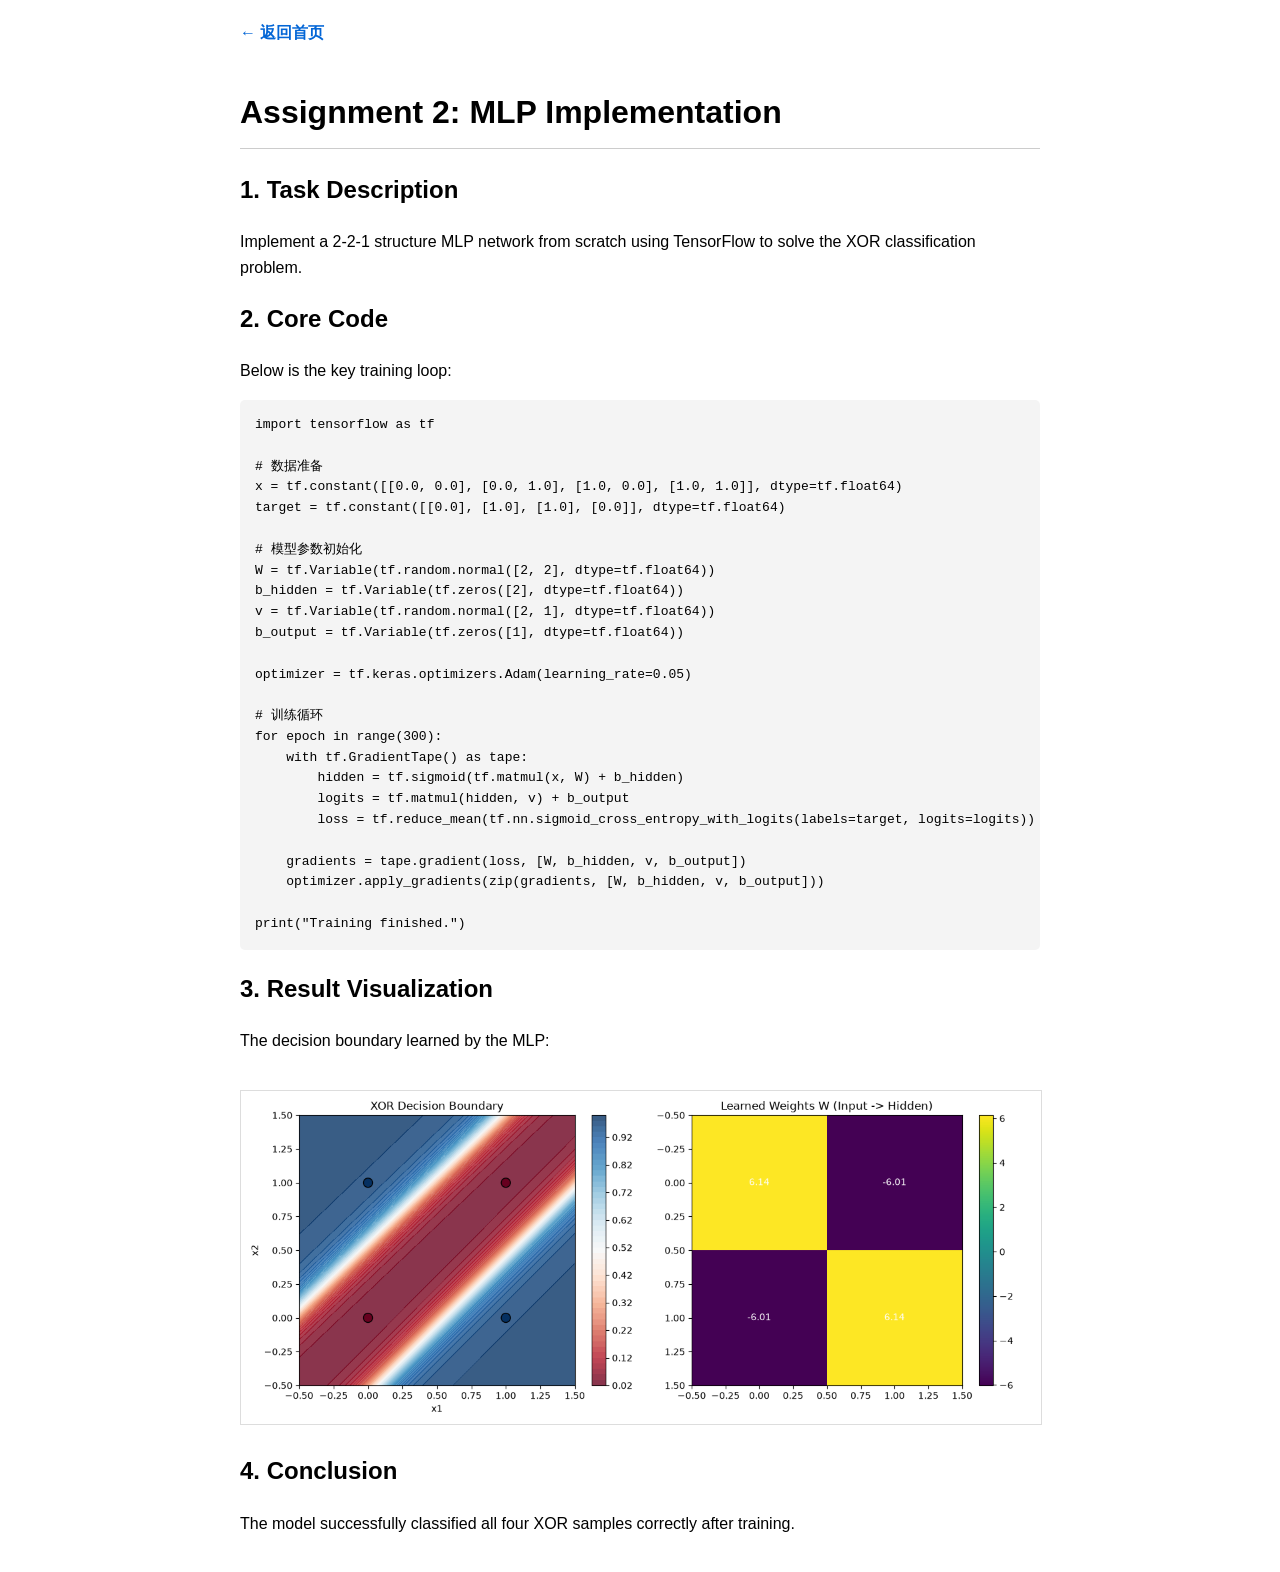
==== assignment2.html @ 0a3e3a8a "Rename assignment2.html  to assignment2.html" ====
<!DOCTYPE html>
<html lang="zh-CN">
<head>
    <meta charset="UTF-8">
    <title>MLP Assignment 2</title>
    <style>
        body { font-family: sans-serif; max-width: 800px; margin: 0 auto; padding: 20px; line-height: 1.6; }
        h1 { border-bottom: 1px solid #ccc; padding-bottom: 10px; }
        pre { background: #f4f4f4; padding: 15px; border-radius: 5px; overflow-x: auto; }
        img { max-width: 100%; height: auto; border: 1px solid #ddd; margin-top: 20px; }
        .back-btn { display: inline-block; margin-bottom: 20px; text-decoration: none; color: #0366d6; font-weight: bold; }
    </style>
</head>
<body>

    <!-- 返回按钮 -->
    <a href="index.html" class="back-btn">← 返回首页</a>

    <h1>Assignment 2: MLP Implementation</h1>
    
    <h2>1. Task Description</h2>
    <p>Implement a 2-2-1 structure MLP network from scratch using TensorFlow to solve the XOR classification problem.</p>

    <h2>2. Core Code</h2>
    <p>Below is the key training loop:</p >
    
    <!-- 代码展示区域 -->
    <pre><code>import tensorflow as tf

# 数据准备
x = tf.constant([[0.0, 0.0], [0.0, 1.0], [1.0, 0.0], [1.0, 1.0]], dtype=tf.float64)
target = tf.constant([[0.0], [1.0], [1.0], [0.0]], dtype=tf.float64)

# 模型参数初始化
W = tf.Variable(tf.random.normal([2, 2], dtype=tf.float64))
b_hidden = tf.Variable(tf.zeros([2], dtype=tf.float64))
v = tf.Variable(tf.random.normal([2, 1], dtype=tf.float64))
b_output = tf.Variable(tf.zeros([1], dtype=tf.float64))

optimizer = tf.keras.optimizers.Adam(learning_rate=0.05)

# 训练循环
for epoch in range(300):
    with tf.GradientTape() as tape:
        hidden = tf.sigmoid(tf.matmul(x, W) + b_hidden)
        logits = tf.matmul(hidden, v) + b_output
        loss = tf.reduce_mean(tf.nn.sigmoid_cross_entropy_with_logits(labels=target, logits=logits))
    
    gradients = tape.gradient(loss, [W, b_hidden, v, b_output])
    optimizer.apply_gradients(zip(gradients, [W, b_hidden, v, b_output]))

print("Training finished.")
</code></pre>

    <h2>3. Result Visualization</h2>
    <p>The decision boundary learned by the MLP:</p >
    
    <!-- 图片展示区域 -->
    <img src="mlp_result.png" alt="MLP Decision Boundary">

    <h2>4. Conclusion</h2>
    <p>The model successfully classified all four XOR samples correctly after training.</p >

</body>
</html>
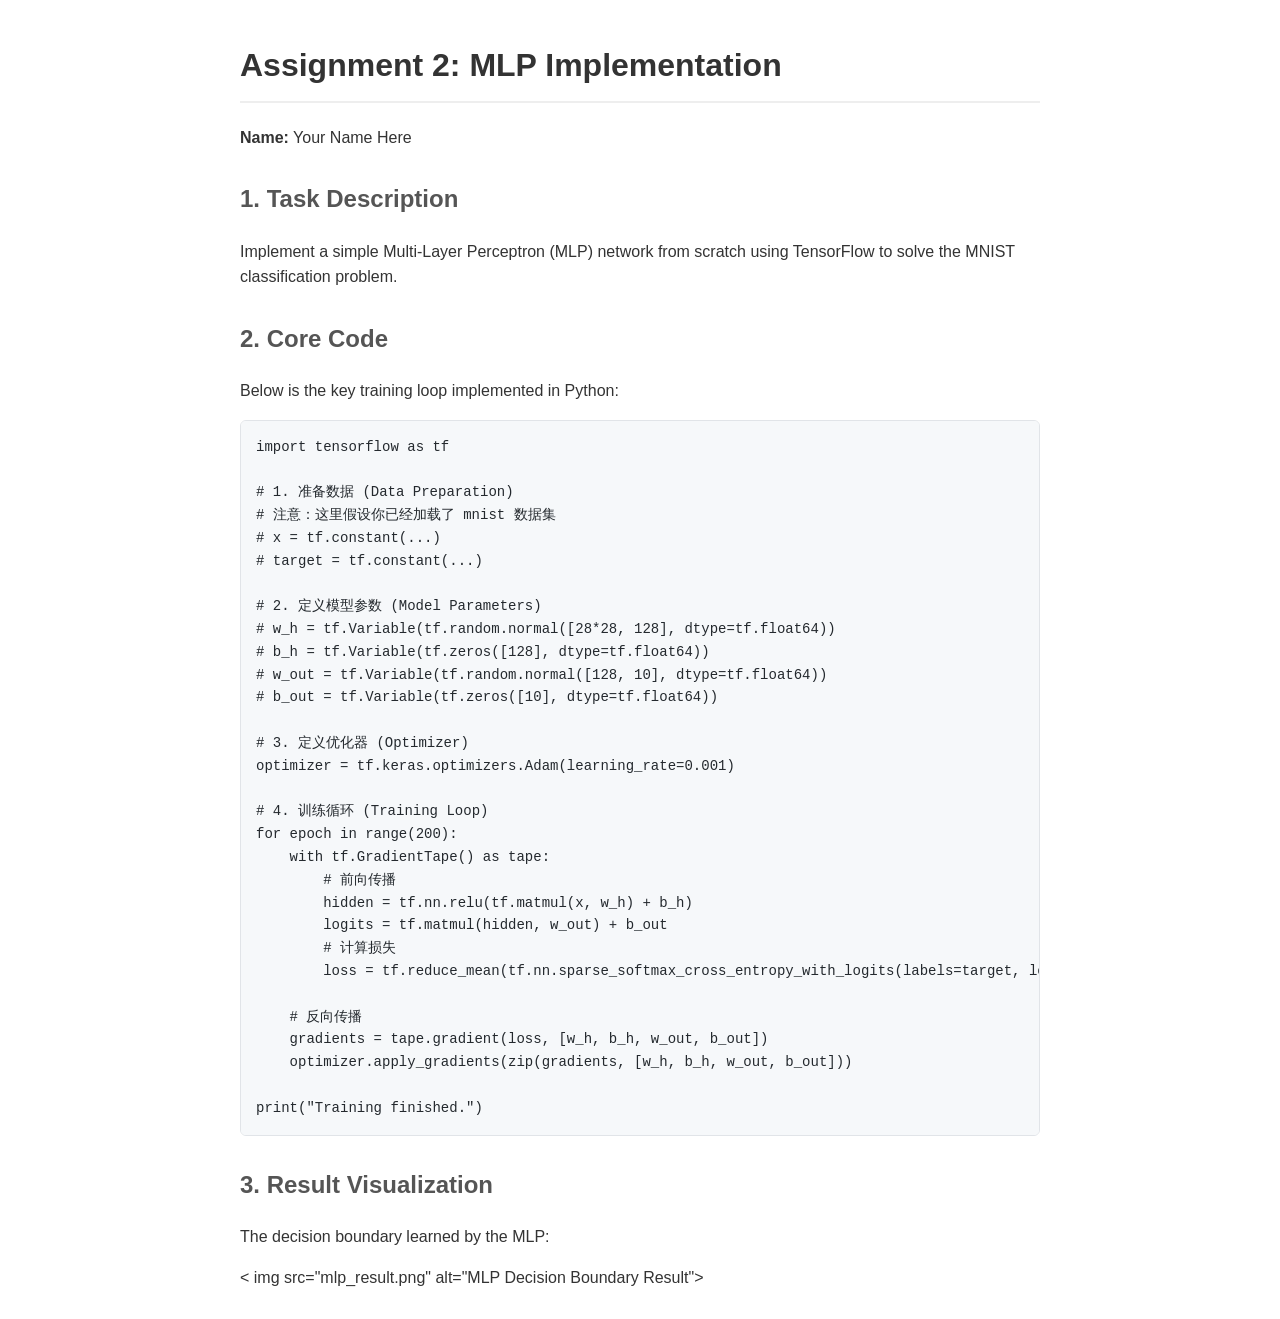
==== commit 2c2afcf3: "Update assignment2.html" ====
--- a/assignment2.html
+++ b/assignment2.html
@@ -2,64 +2,68 @@
 <html lang="zh-CN">
 <head>
     <meta charset="UTF-8">
-    <title>MLP Assignment 2</title>
+    <title>MLP Assignment 2 - Implementation</title>
     <style>
-        body { font-family: sans-serif; max-width: 800px; margin: 0 auto; padding: 20px; line-height: 1.6; }
-        h1 { border-bottom: 1px solid #ccc; padding-bottom: 10px; }
-        pre { background: #f4f4f4; padding: 15px; border-radius: 5px; overflow-x: auto; }
-        img { max-width: 100%; height: auto; border: 1px solid #ddd; margin-top: 20px; }
-        .back-btn { display: inline-block; margin-bottom: 20px; text-decoration: none; color: #0366d6; font-weight: bold; }
+        body { font-family: sans-serif; max-width: 800px; margin: 40px auto; padding: 0 20px; line-height: 1.6; color: #333; }
+        h1 { border-bottom: 2px solid #eee; padding-bottom: 10px; }
+        h2 { margin-top: 30px; color: #555; }
+        /* 专门用来显示你的 Python 代码的样式 */
+        pre { background: #f6f8fa; padding: 15px; border-radius: 6px; overflow-x: auto; border: 1px solid #e1e4e8; }
+        code { font-family: Consolas, "Courier New", monospace; font-size: 14px; color: #24292e; }
+        img { max-width: 100%; height: auto; border: 1px solid #ddd; margin-top: 10px; border-radius: 4px; }
     </style>
 </head>
 <body>
 
-    <!-- 返回按钮 -->
-    <a href="index.html" class="back-btn">← 返回首页</a>
+    <!-- 标题区域 -->
+    <h1>Assignment 2: MLP Implementation</h1>
+    <p><strong>Name:</strong> Your Name Here</p > <!-- 你可以在这里把名字改成你自己的 -->
 
-    <h1>Assignment 2: MLP Implementation</h1>
+    <!-- 任务描述 -->
+    <h2>1. Task Description</h2>
+    <p>Implement a simple Multi-Layer Perceptron (MLP) network from scratch using TensorFlow to solve the MNIST classification problem.</p >
+
+    <!-- 核心代码展示区域 -->
+    <h2>2. Core Code</h2>
+    <p>Below is the key training loop implemented in Python:</p >
+
+<pre><code>import tensorflow as tf
+
+# 1. 准备数据 (Data Preparation)
+# 注意：这里假设你已经加载了 mnist 数据集
+# x = tf.constant(...) 
+# target = tf.constant(...)
+
+# 2. 定义模型参数 (Model Parameters)
+# w_h = tf.Variable(tf.random.normal([28*28, 128], dtype=tf.float64))
+# b_h = tf.Variable(tf.zeros([128], dtype=tf.float64))
+# w_out = tf.Variable(tf.random.normal([128, 10], dtype=tf.float64))
+# b_out = tf.Variable(tf.zeros([10], dtype=tf.float64))
+
+# 3. 定义优化器 (Optimizer)
+optimizer = tf.keras.optimizers.Adam(learning_rate=0.001)
+
+# 4. 训练循环 (Training Loop)
+for epoch in range(200):
+    with tf.GradientTape() as tape:
+        # 前向传播
+        hidden = tf.nn.relu(tf.matmul(x, w_h) + b_h)
+        logits = tf.matmul(hidden, w_out) + b_out
+        # 计算损失
+        loss = tf.reduce_mean(tf.nn.sparse_softmax_cross_entropy_with_logits(labels=target, logits=logits))
     
-    <h2>1. Task Description</h2>
-    <p>Implement a 2-2-1 structure MLP network from scratch using TensorFlow to solve the XOR classification problem.</p>
+    # 反向传播
+    gradients = tape.gradient(loss, [w_h, b_h, w_out, b_out])
+    optimizer.apply_gradients(zip(gradients, [w_h, b_h, w_out, b_out]))
 
-    <h2>2. Core Code</h2>
-    <p>Below is the key training loop:</p >
-    
-    <!-- 代码展示区域 -->
-    <pre><code>import tensorflow as tf
+print("Training finished.")</code></pre>
 
-# 数据准备
-x = tf.constant([[0.0, 0.0], [0.0, 1.0], [1.0, 0.0], [1.0, 1.0]], dtype=tf.float64)
-target = tf.constant([[0.0], [1.0], [1.0], [0.0]], dtype=tf.float64)
-
-# 模型参数初始化
-W = tf.Variable(tf.random.normal([2, 2], dtype=tf.float64))
-b_hidden = tf.Variable(tf.zeros([2], dtype=tf.float64))
-v = tf.Variable(tf.random.normal([2, 1], dtype=tf.float64))
-b_output = tf.Variable(tf.zeros([1], dtype=tf.float64))
-
-optimizer = tf.keras.optimizers.Adam(learning_rate=0.05)
-
-# 训练循环
-for epoch in range(300):
-    with tf.GradientTape() as tape:
-        hidden = tf.sigmoid(tf.matmul(x, W) + b_hidden)
-        logits = tf.matmul(hidden, v) + b_output
-        loss = tf.reduce_mean(tf.nn.sigmoid_cross_entropy_with_logits(labels=target, logits=logits))
-    
-    gradients = tape.gradient(loss, [W, b_hidden, v, b_output])
-    optimizer.apply_gradients(zip(gradients, [W, b_hidden, v, b_output]))
-
-print("Training finished.")
-</code></pre>
-
+    <!-- 结果展示区域 -->
     <h2>3. Result Visualization</h2>
     <p>The decision boundary learned by the MLP:</p >
     
-    <!-- 图片展示区域 -->
-    <img src="mlp_result.png" alt="MLP Decision Boundary">
-
-    <h2>4. Conclusion</h2>
-    <p>The model successfully classified all four XOR samples correctly after training.</p >
+    <!-- 只要你的仓库里有一张叫 mlp_result.png 的图片，它就会显示在这里 -->
+    < img src="mlp_result.png" alt="MLP Decision Boundary Result">
 
 </body>
 </html>
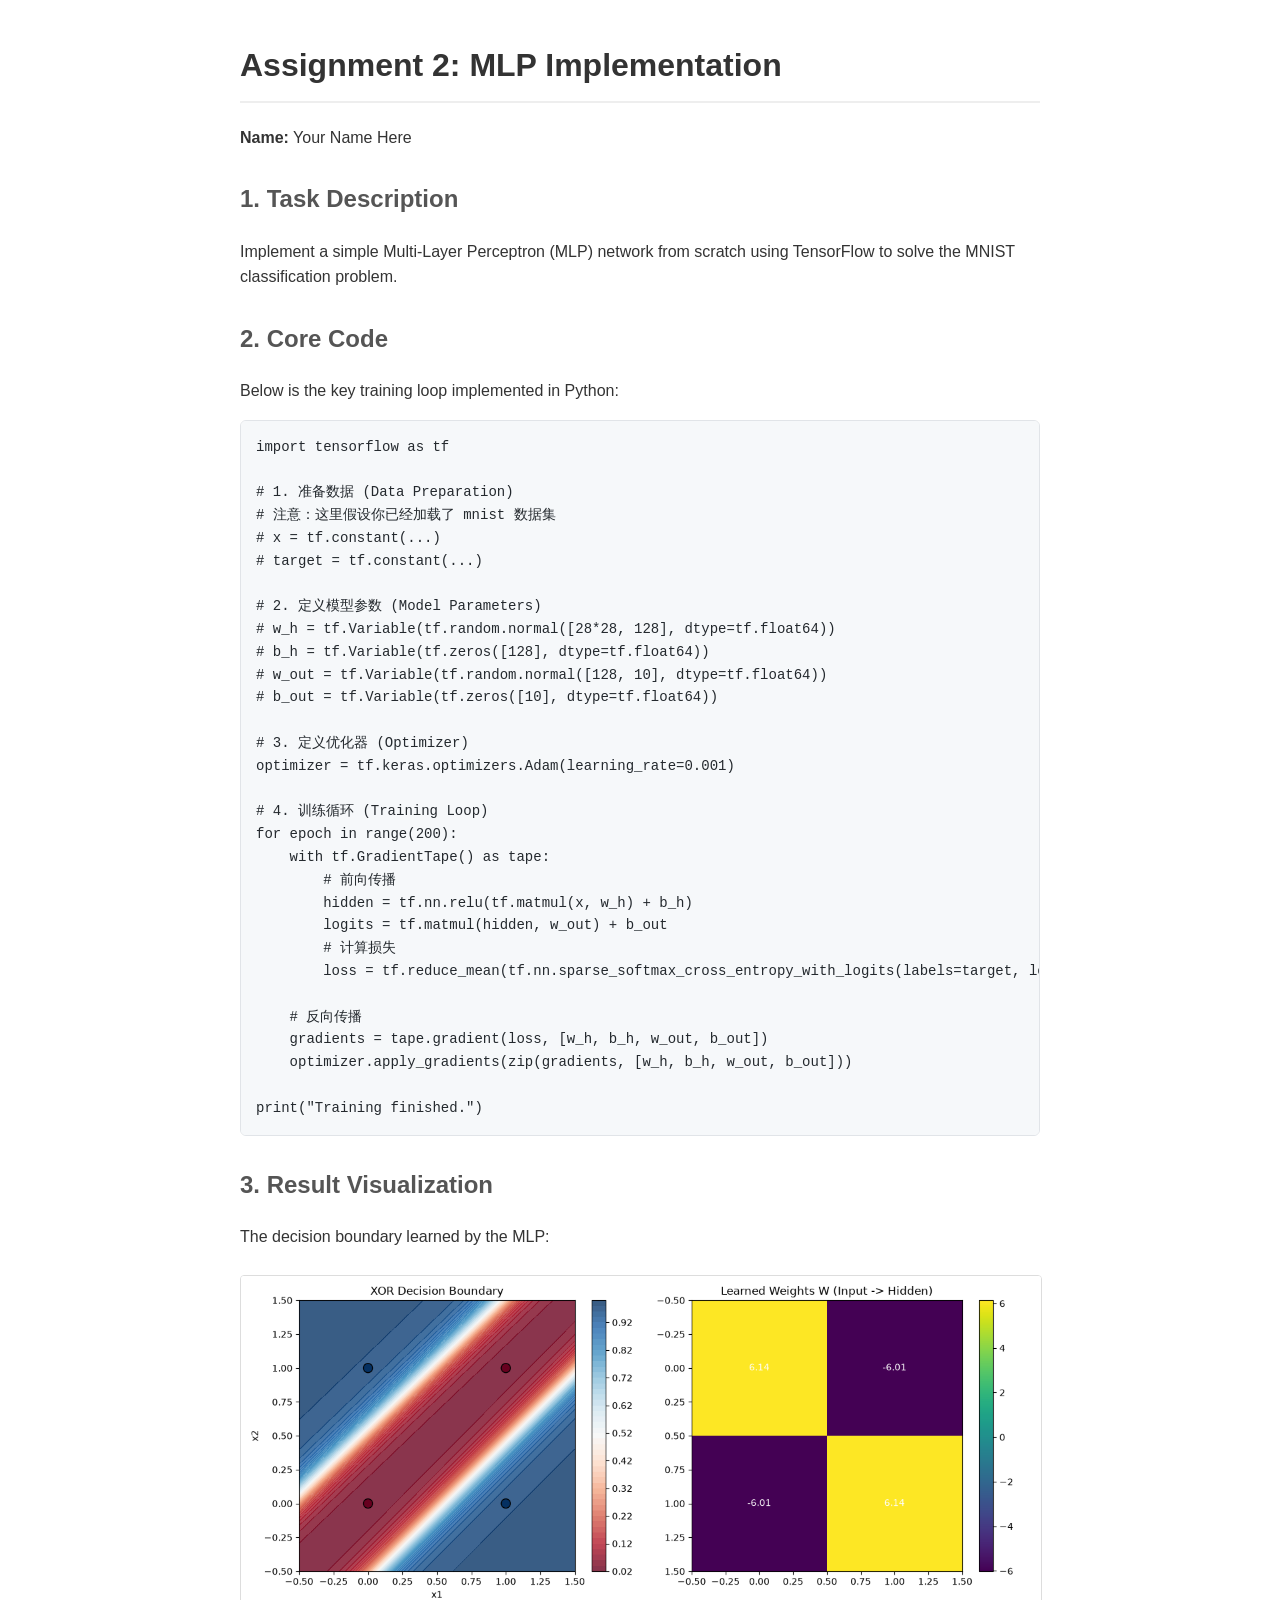
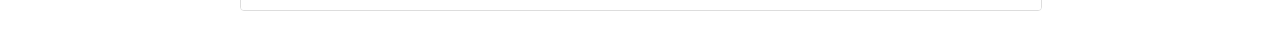
==== commit d655ec32: "Update assignment2.html" ====
--- a/assignment2.html
+++ b/assignment2.html
@@ -31,7 +31,7 @@
 
 # 1. 准备数据 (Data Preparation)
 # 注意：这里假设你已经加载了 mnist 数据集
-# x = tf.constant(...) 
+# x = tf.constant(...)
 # target = tf.constant(...)
 
 # 2. 定义模型参数 (Model Parameters)
@@ -51,7 +51,7 @@
         logits = tf.matmul(hidden, w_out) + b_out
         # 计算损失
         loss = tf.reduce_mean(tf.nn.sparse_softmax_cross_entropy_with_logits(labels=target, logits=logits))
-    
+
     # 反向传播
     gradients = tape.gradient(loss, [w_h, b_h, w_out, b_out])
     optimizer.apply_gradients(zip(gradients, [w_h, b_h, w_out, b_out]))
@@ -61,9 +61,9 @@
     <!-- 结果展示区域 -->
     <h2>3. Result Visualization</h2>
     <p>The decision boundary learned by the MLP:</p >
-    
+
     <!-- 只要你的仓库里有一张叫 mlp_result.png 的图片，它就会显示在这里 -->
-    < img src="mlp_result.png" alt="MLP Decision Boundary Result">
+    <img src="mlp_result.png" alt="MLP Decision Boundary Result">
 
 </body>
 </html>
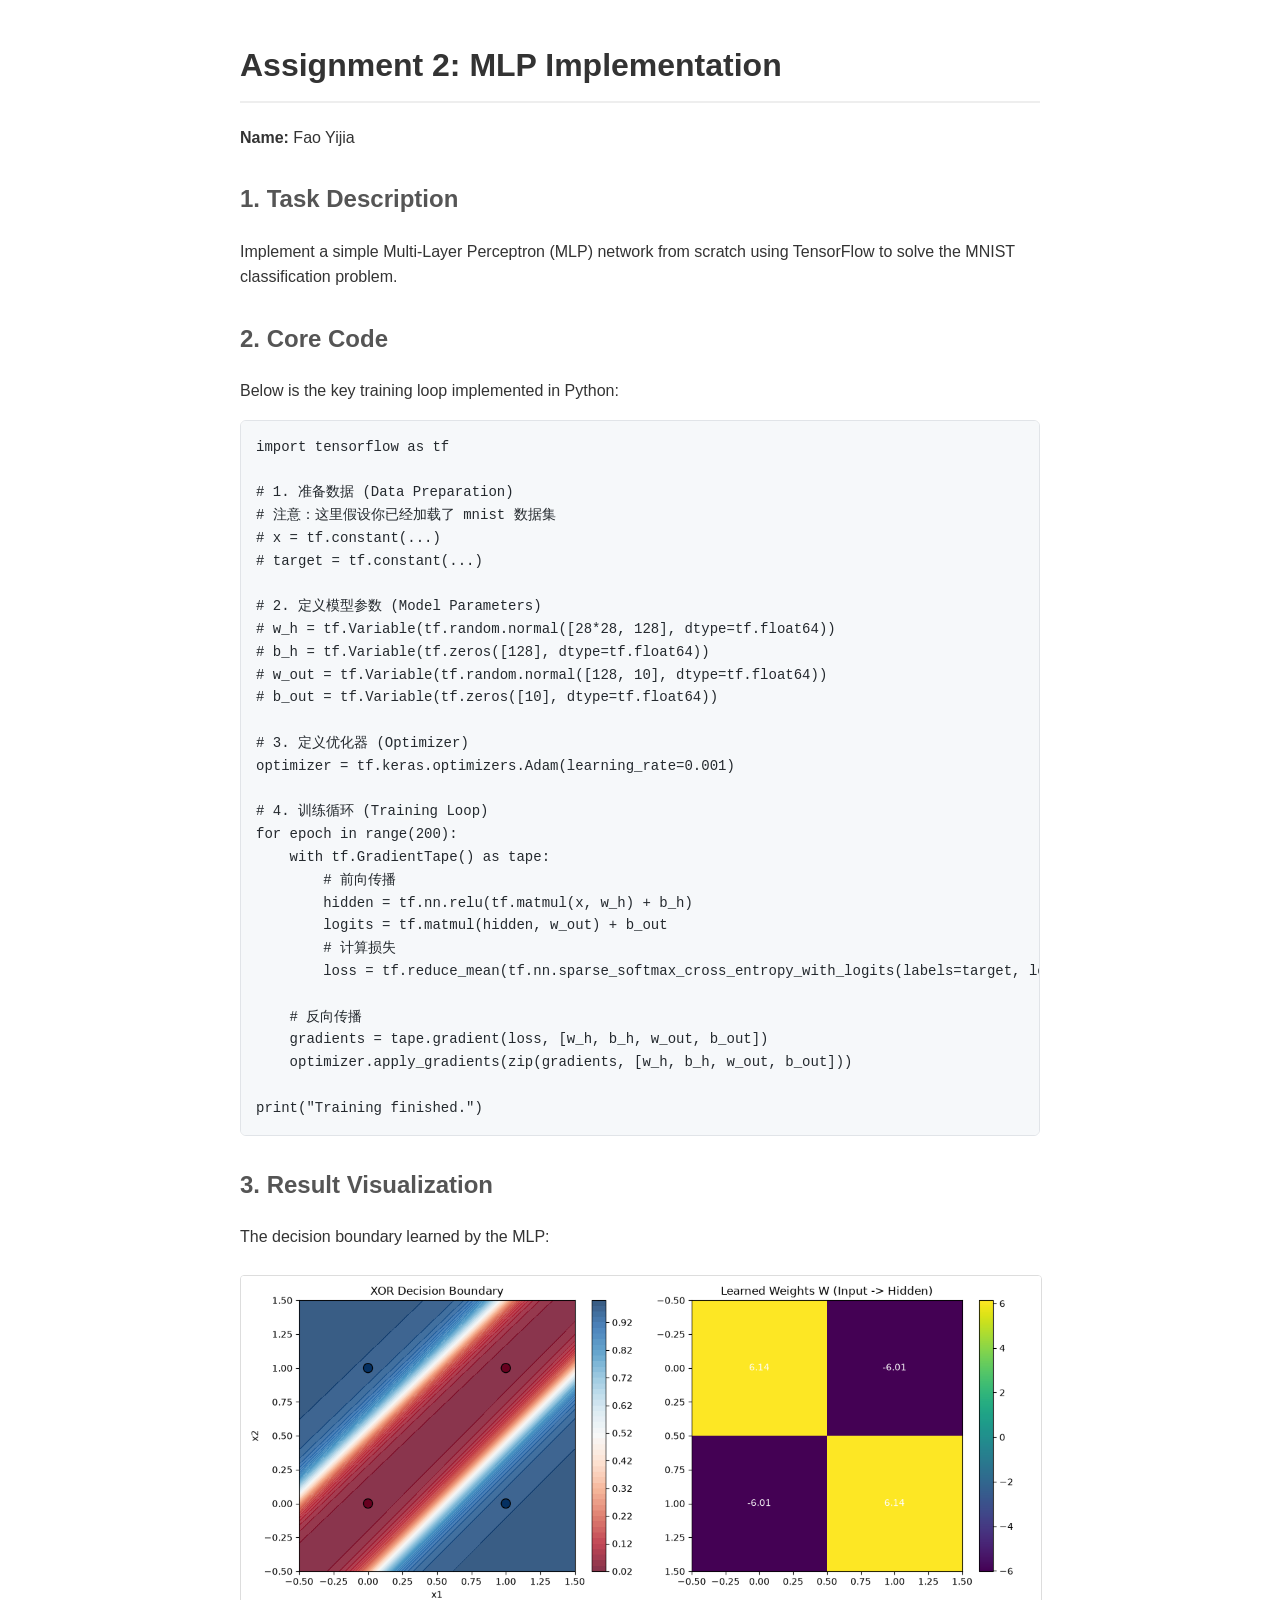
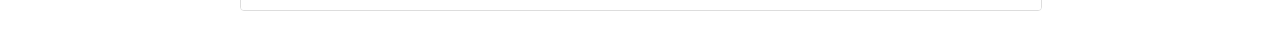
==== commit 175cb2d3: "Update assignment2.html" ====
--- a/assignment2.html
+++ b/assignment2.html
@@ -17,7 +17,7 @@
 
     <!-- 标题区域 -->
     <h1>Assignment 2: MLP Implementation</h1>
-    <p><strong>Name:</strong> Your Name Here</p > <!-- 你可以在这里把名字改成你自己的 -->
+    <p><strong>Name:</strong> Fao Yijia</p > <!-- 你可以在这里把名字改成你自己的 -->
 
     <!-- 任务描述 -->
     <h2>1. Task Description</h2>
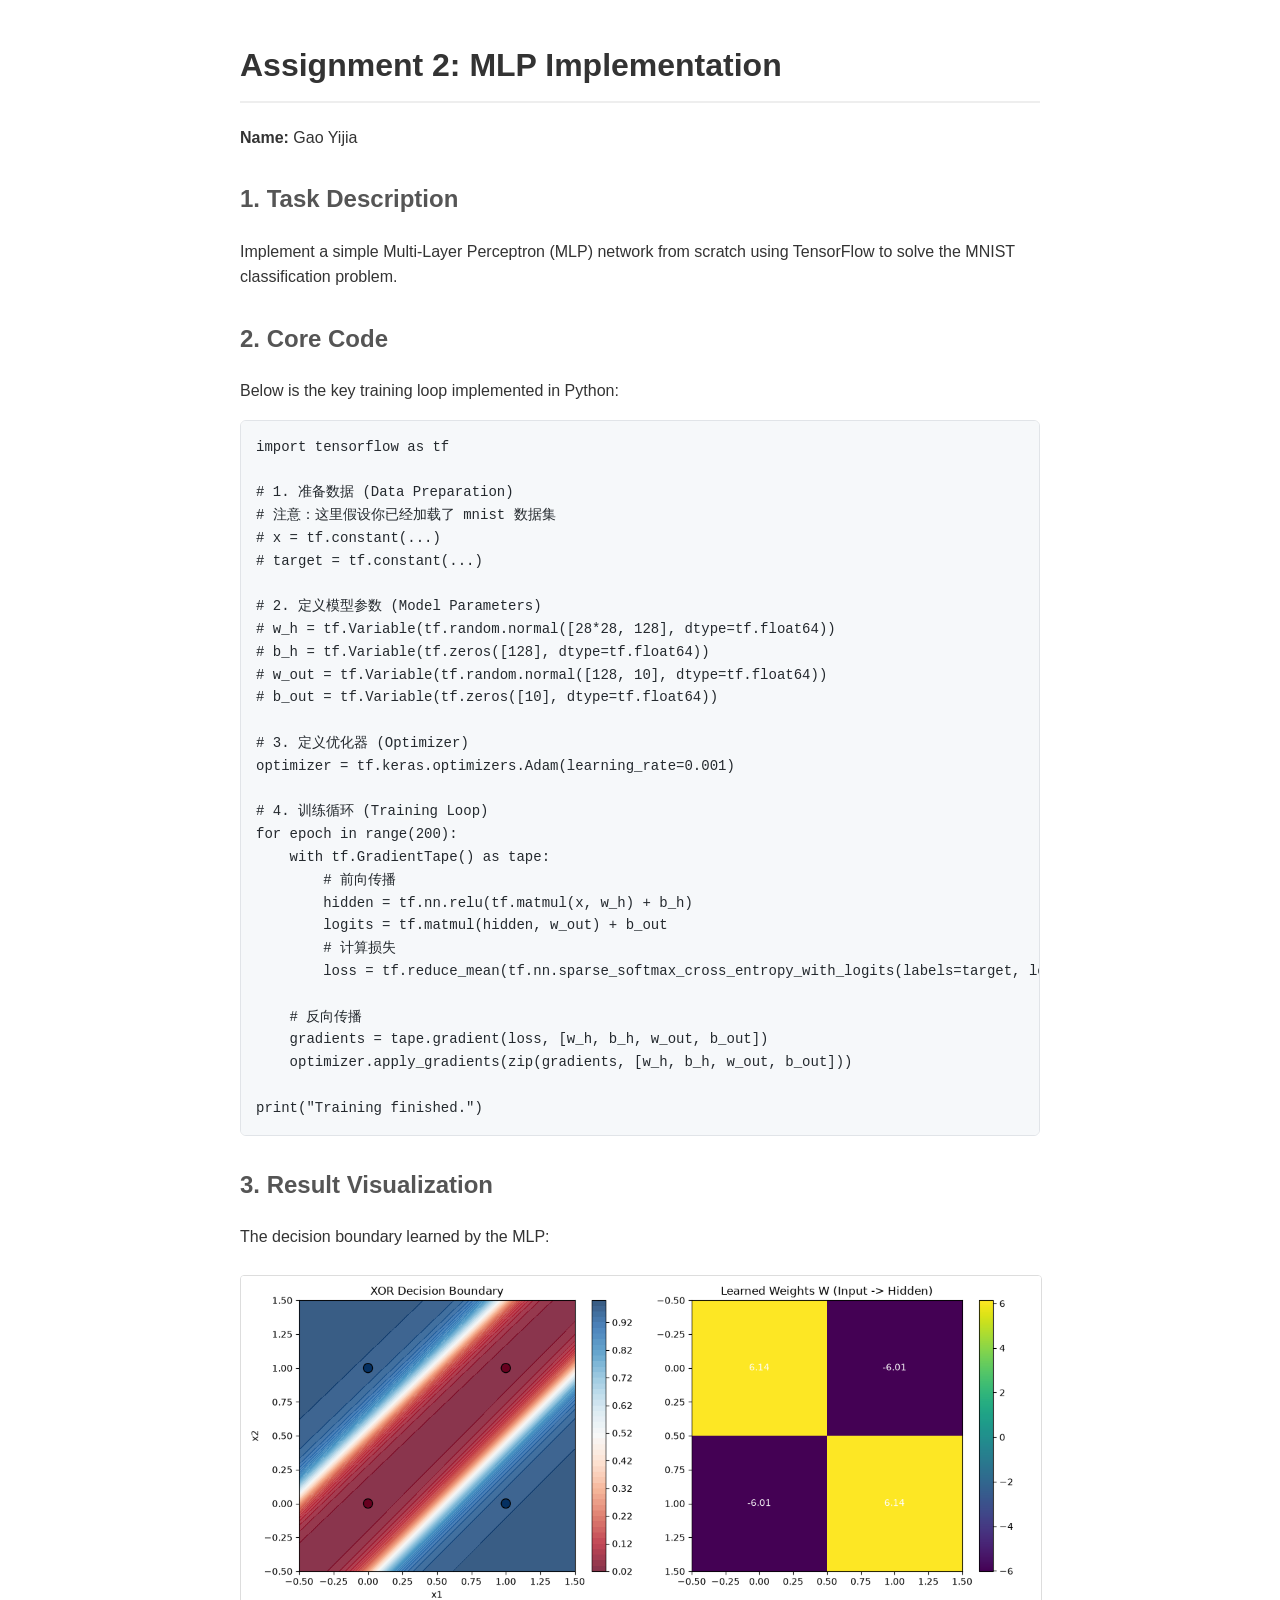
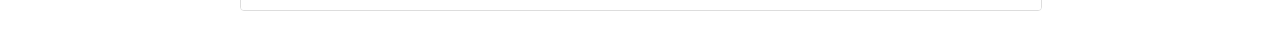
==== commit a4e83504: "Update assignment2.html" ====
--- a/assignment2.html
+++ b/assignment2.html
@@ -17,7 +17,7 @@
 
     <!-- 标题区域 -->
     <h1>Assignment 2: MLP Implementation</h1>
-    <p><strong>Name:</strong> Fao Yijia</p > <!-- 你可以在这里把名字改成你自己的 -->
+    <p><strong>Name:</strong> Gao Yijia</p > <!-- 你可以在这里把名字改成你自己的 -->
 
     <!-- 任务描述 -->
     <h2>1. Task Description</h2>
